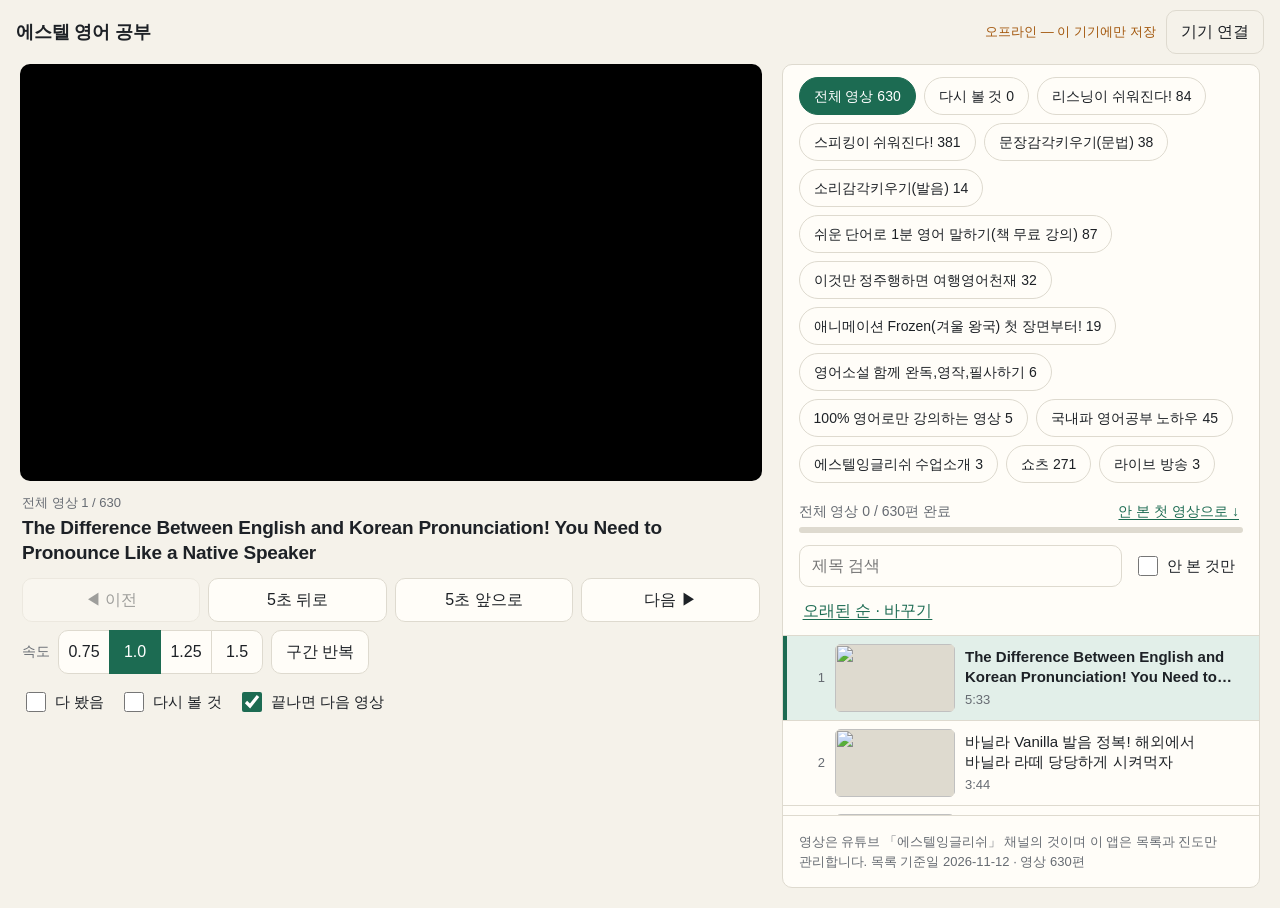
==== index.html @ 4787cba9 "첫 판: 에스텔잉글리쉬 영상 630편을 순서대로 보는 학습 웹앱(진도 공유·구간 반복) Co-Authored-By: Claude Fable 5.2 <noreply@anthropic" ====
<!doctype html>
<html lang="ko">
<head>
<meta charset="utf-8">
<meta name="viewport" content="width=device-width, initial-scale=1, viewport-fit=cover">
<title>에스텔 영어 공부</title>
<meta name="robots" content="noindex">
<meta name="theme-color" content="#f5f2ea" media="(prefers-color-scheme: light)">
<meta name="theme-color" content="#16181a" media="(prefers-color-scheme: dark)">
<link rel="manifest" href="manifest.webmanifest">
<link rel="icon" href="icon-192.png">
<link rel="apple-touch-icon" href="icon-192.png">
<link rel="stylesheet" href="style.css">
</head>
<body>
<header class="top">
  <h1>에스텔 영어 공부</h1>
  <div class="top-right">
    <span id="syncState" class="sync-state" title="진도 동기화 상태"></span>
    <button id="btnDevices" class="ghost" type="button">기기 연결</button>
  </div>
</header>

<main class="layout">
  <section class="stage" aria-label="영상">
    <div id="playerBox" class="player-box"><div id="player"></div></div>
    <div id="embedError" class="embed-error" hidden>
      이 영상은 앱 안에서 재생할 수 없게 설정되어 있습니다.
      <a id="embedLink" target="_blank" rel="noopener">유튜브에서 열기</a>
    </div>

    <div class="now">
      <div class="now-num" id="nowNum"></div>
      <h2 id="nowTitle">영상을 불러오는 중…</h2>
    </div>

    <div class="controls">
      <div class="row">
        <button id="btnPrev" type="button">◀ 이전</button>
        <button id="btnBack" type="button" title="5초 뒤로 (←)">5초 뒤로</button>
        <button id="btnFwd" type="button" title="5초 앞으로 (→)">5초 앞으로</button>
        <button id="btnNext" type="button">다음 ▶</button>
      </div>
      <div class="row">
        <span class="label">속도</span>
        <div class="seg" id="speeds" role="group" aria-label="재생 속도">
          <button type="button" data-s="0.75">0.75</button>
          <button type="button" data-s="1">1.0</button>
          <button type="button" data-s="1.25">1.25</button>
          <button type="button" data-s="1.5">1.5</button>
        </div>
        <button id="btnAB" type="button" title="듣고 싶은 구간을 계속 되풀이합니다">구간 반복</button>
      </div>
      <div class="row">
        <label class="check"><input type="checkbox" id="chkDone"> 다 봤음</label>
        <label class="check"><input type="checkbox" id="chkStar"> 다시 볼 것</label>
        <label class="check"><input type="checkbox" id="chkAuto"> 끝나면 다음 영상</label>
      </div>
    </div>
  </section>

  <section class="side" aria-label="목록">
    <nav id="chips" class="chips" aria-label="목록 고르기"></nav>

    <div class="progress">
      <div class="progress-text"><span id="progText"></span>
        <button id="btnResume" class="link" type="button">안 본 첫 영상으로 ↓</button></div>
      <div class="bar"><div id="progBar"></div></div>
    </div>

    <div class="filters">
      <input id="q" type="search" placeholder="제목 검색" autocomplete="off">
      <label class="check"><input type="checkbox" id="chkUnseen"> 안 본 것만</label>
      <button id="btnOrder" class="link" type="button"></button>
    </div>

    <ol id="list" class="list"></ol>
    <p id="empty" class="empty" hidden>해당하는 영상이 없습니다.</p>
    <footer class="foot">영상은 유튜브 「에스텔잉글리쉬」 채널의 것이며 이 앱은 목록과 진도만 관리합니다.
      <span id="fetched"></span></footer>
  </section>
</main>

<dialog id="dlg">
  <h3>다른 기기에서 이어 보기</h3>
  <p>폰 카메라로 아래 QR을 찍어 한 번만 열면, 그 뒤로는 맥과 폰의 진도가 서로 맞춰집니다.</p>
  <div id="qr" class="qr"></div>
  <input id="linkText" readonly>
  <div class="row">
    <button id="btnCopy" type="button">연결 주소 복사</button>
    <button id="btnClose" type="button" class="ghost">닫기</button>
  </div>
  <p class="hint">이 주소를 아는 사람은 진도를 볼 수 있으니 남에게 보내지 마세요.
    폰에서는 브라우저 메뉴의 「홈 화면에 추가」로 앱처럼 쓸 수 있습니다.</p>
</dialog>

<script src="https://cdnjs.cloudflare.com/ajax/libs/qrcode-generator/1.4.4/qrcode.min.js" defer></script>
<script src="core.js" defer></script>
<script src="app.js" defer></script>
</body>
</html>
---- style.css ----
:root {
  --bg: #f5f2ea; --panel: #fffdf8; --ink: #1d2126; --sub: #666b72; --line: #dedacf;
  --accent: #1c6b52; --accent-ink: #fff; --accent-soft: #e2efe9; --warn: #a2560b;
  --radius: 10px;
  color-scheme: light dark;
}
@media (prefers-color-scheme: dark) {
  :root {
    --bg: #16181a; --panel: #1e2124; --ink: #e9e7e1; --sub: #9a9fa6; --line: #33373c;
    --accent: #5fc3a0; --accent-ink: #0e1c17; --accent-soft: #1f332c; --warn: #e3a45c;
  }
}
* { box-sizing: border-box; }
html { -webkit-text-size-adjust: 100%; }
body {
  margin: 0; background: var(--bg); color: var(--ink);
  font: 16px/1.5 -apple-system, BlinkMacSystemFont, "Apple SD Gothic Neo", "Noto Sans KR", "Malgun Gothic", sans-serif;
  word-break: keep-all; overflow-wrap: anywhere;
}
button, input { font: inherit; color: inherit; }
button {
  min-height: 44px; padding: 0 14px; border: 1px solid var(--line); border-radius: var(--radius);
  background: var(--panel); cursor: pointer;
}
button:hover { border-color: var(--accent); }
button:disabled { opacity: .4; cursor: default; }
button:focus-visible, input:focus-visible, a:focus-visible { outline: 2px solid var(--accent); outline-offset: 2px; }
button.on { background: var(--accent); color: var(--accent-ink); border-color: var(--accent); }
button.ghost { background: transparent; }
button.link { min-height: 32px; padding: 0 4px; border: 0; background: none; color: var(--accent); text-decoration: underline; text-underline-offset: 3px; }

.top {
  display: flex; align-items: center; justify-content: space-between; gap: 12px;
  padding: 10px 16px; padding-top: max(10px, env(safe-area-inset-top));
}
.top h1 { margin: 0; font-size: 18px; letter-spacing: -.01em; }
.top-right { display: flex; align-items: center; gap: 10px; min-width: 0; }
.sync-state { font-size: 13px; color: var(--sub); white-space: nowrap; overflow: hidden; text-overflow: ellipsis; }
.sync-state.ok::before { content: "●"; color: var(--accent); margin-right: 5px; font-size: 10px; vertical-align: 1px; }
.sync-state.warn { color: var(--warn); }

.layout { display: grid; gap: 0; }
.stage { min-width: 0; }
.player-box { position: sticky; top: 0; z-index: 5; background: #000; aspect-ratio: 16 / 9; width: 100%; }
.player-box iframe, .player-box > div { width: 100%; height: 100%; display: block; border: 0; }
.player-box.short { aspect-ratio: auto; height: min(70vh, 177.78vw); }
@media (orientation: landscape) and (max-height: 520px) { .player-box { position: static; } }
.embed-error { padding: 12px 16px; background: var(--accent-soft); font-size: 15px; }
.embed-error a { color: var(--accent); font-weight: 600; }

.now { padding: 12px 16px 4px; }
.now-num { font-size: 13px; color: var(--sub); font-variant-numeric: tabular-nums; }
.now h2 { margin: 2px 0 0; font-size: 19px; line-height: 1.35; letter-spacing: -.01em; }

.controls { padding: 8px 16px 14px; display: grid; gap: 8px; border-bottom: 1px solid var(--line); }
.row { display: flex; flex-wrap: wrap; align-items: center; gap: 8px; }
.controls .row:first-child button { flex: 1 1 0; padding: 0 6px; white-space: nowrap; }
.label { font-size: 14px; color: var(--sub); }
.seg { display: flex; }
.seg button { border-radius: 0; margin-left: -1px; min-width: 52px; padding: 0 8px; font-variant-numeric: tabular-nums; }
.seg button:first-child { border-radius: var(--radius) 0 0 var(--radius); margin-left: 0; }
.seg button:last-child { border-radius: 0 var(--radius) var(--radius) 0; }
.seg button.on { position: relative; z-index: 1; }
.check { display: inline-flex; align-items: center; gap: 6px; min-height: 40px; padding-right: 8px; font-size: 15px; cursor: pointer; }
.check input { width: 20px; height: 20px; accent-color: var(--accent); }

.side { min-width: 0; padding-bottom: max(24px, env(safe-area-inset-bottom)); }
.chips { display: flex; gap: 8px; overflow-x: auto; padding: 12px 16px 8px; scrollbar-width: none; }
.chips::-webkit-scrollbar { display: none; }
.chip { flex: none; min-height: 38px; border-radius: 19px; font-size: 14px; white-space: nowrap; }
.progress { padding: 4px 16px 8px; }
.progress-text { display: flex; justify-content: space-between; align-items: center; gap: 8px; font-size: 14px; color: var(--sub); font-variant-numeric: tabular-nums; }
.bar { height: 6px; border-radius: 3px; background: var(--line); overflow: hidden; }
.bar > div { height: 100%; background: var(--accent); width: 0; transition: width .3s; }
.filters { display: flex; flex-wrap: wrap; align-items: center; gap: 8px 12px; padding: 4px 16px 8px; }
.filters input[type=search] {
  flex: 1 1 160px; min-height: 42px; padding: 0 12px; border: 1px solid var(--line); border-radius: var(--radius); background: var(--panel);
}

.list { list-style: none; margin: 0; padding: 0; }
.item { content-visibility: auto; contain-intrinsic-size: auto 84px; border-top: 1px solid var(--line); scroll-margin-top: calc(56.25vw + 8px); }
.item button {
  display: grid; grid-template-columns: 34px 120px 1fr; align-items: center; gap: 10px;
  width: 100%; min-height: 84px; padding: 8px 16px 8px 8px; border: 0; border-radius: 0; background: none; text-align: left;
}
.item button:hover { background: var(--accent-soft); }
.item .num { text-align: right; font-size: 13px; color: var(--sub); font-variant-numeric: tabular-nums; }
.item img { width: 120px; height: 68px; object-fit: cover; border-radius: 6px; background: var(--line); }
.item .txt { min-width: 0; display: grid; gap: 2px; }
.item .t { font-size: 15px; line-height: 1.35; display: -webkit-box; -webkit-line-clamp: 2; -webkit-box-orient: vertical; overflow: hidden; }
.item .m { font-size: 13px; color: var(--sub); font-variant-numeric: tabular-nums; }
.item.done .t { color: var(--sub); }
.item.done img { opacity: .5; }
.item.done .num::before { content: "✓ "; color: var(--accent); }
.item.cur { background: var(--accent-soft); box-shadow: inset 4px 0 0 var(--accent); }
.item.cur .t { font-weight: 600; color: var(--ink); }
.empty, .foot { padding: 16px; color: var(--sub); font-size: 13px; }
.foot { border-top: 1px solid var(--line); }

dialog { width: min(420px, calc(100vw - 32px)); border: 1px solid var(--line); border-radius: 14px; background: var(--panel); color: var(--ink); padding: 20px; }
dialog::backdrop { background: rgba(0, 0, 0, .45); }
dialog h3 { margin: 0 0 6px; font-size: 18px; }
dialog p { margin: 0 0 12px; font-size: 15px; }
dialog input { width: 100%; min-height: 40px; padding: 0 10px; margin-bottom: 10px; border: 1px solid var(--line); border-radius: 8px; background: var(--bg); font-size: 13px; }
dialog .hint { margin: 12px 0 0; font-size: 13px; color: var(--sub); }
.qr { width: 220px; max-width: 100%; margin: 0 auto 12px; background: #fff; padding: 8px; border-radius: 8px; }
.qr svg { display: block; width: 100%; height: auto; }

@media (min-width: 960px) {
  .layout { grid-template-columns: minmax(0, 1.55fr) minmax(360px, 1fr); gap: 20px; padding: 0 20px 20px; align-items: start; }
  .stage { position: sticky; top: 12px; }
  .player-box { position: static; border-radius: var(--radius); overflow: hidden; }
  .player-box.short { height: min(62vh, 640px); }
  .now, .controls { padding-left: 2px; padding-right: 2px; }
  .controls { border-bottom: 0; }
  .side { background: var(--panel); border: 1px solid var(--line); border-radius: var(--radius); height: calc(100vh - 76px); overflow: hidden; padding-bottom: 0; display: flex; flex-direction: column; }
  .list { flex: 1 1 auto; overflow-y: auto; min-height: 0; border-top: 1px solid var(--line); }
  .item:first-child { border-top: 0; }
  .chips { flex-wrap: wrap; overflow: visible; }
  .item { scroll-margin-top: 8px; }
}
@media (prefers-reduced-motion: reduce) { .bar > div { transition: none; } }
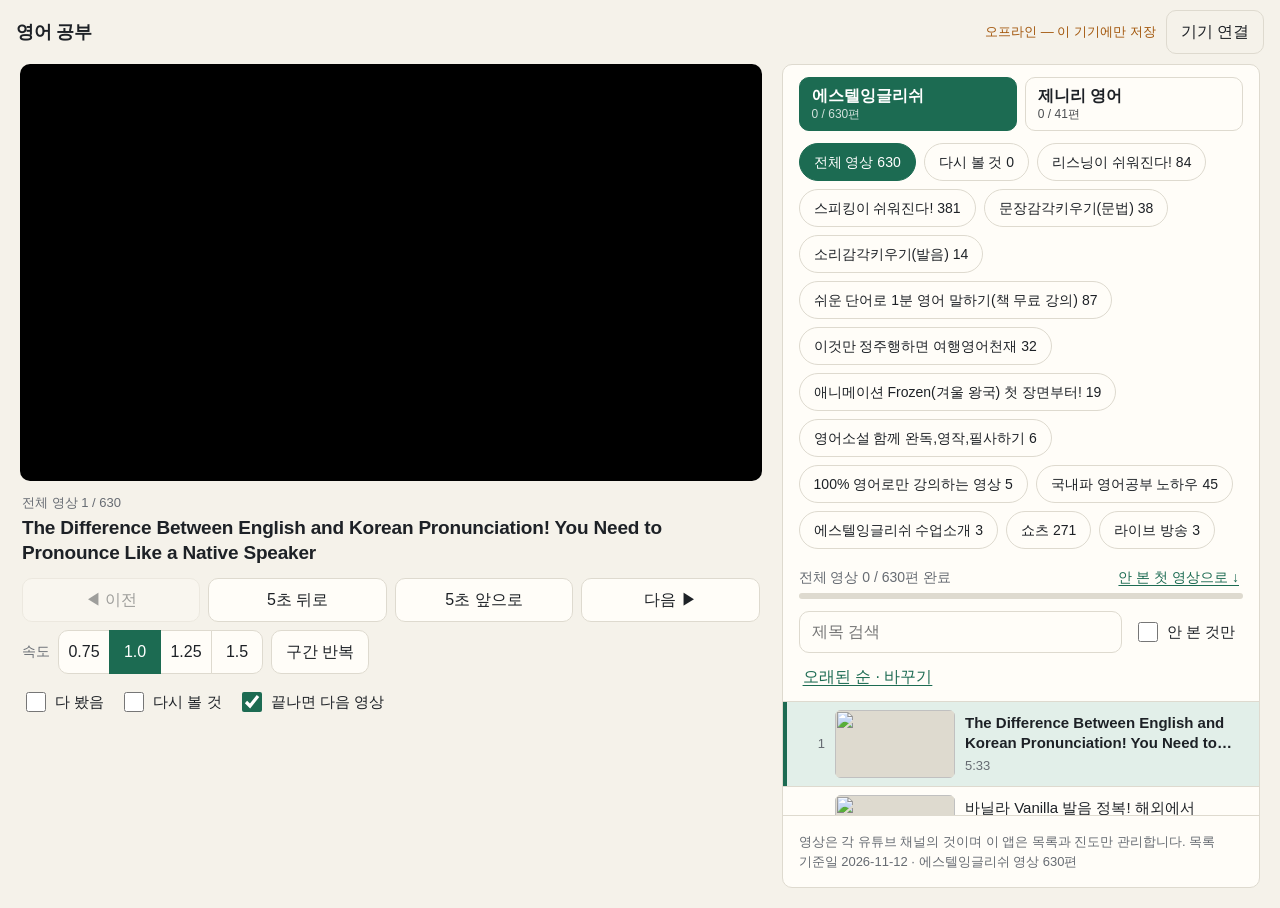
==== commit 5c5ebaa5: "채널 추가: 제니리 영어(41편) — 채널 탭으로 오가며 보기, 목록 갱신 스크립트 여러 채널 지원 Co-Authored-By: Claude Fable 5.2 <noreply@an" ====
--- a/index.html
+++ b/index.html
@@ -3,7 +3,7 @@
 <head>
 <meta charset="utf-8">
 <meta name="viewport" content="width=device-width, initial-scale=1, viewport-fit=cover">
-<title>에스텔 영어 공부</title>
+<title>영어 공부</title>
 <meta name="robots" content="noindex">
 <meta name="theme-color" content="#f5f2ea" media="(prefers-color-scheme: light)">
 <meta name="theme-color" content="#16181a" media="(prefers-color-scheme: dark)">
@@ -14,7 +14,7 @@
 </head>
 <body>
 <header class="top">
-  <h1>에스텔 영어 공부</h1>
+  <h1>영어 공부</h1>
   <div class="top-right">
     <span id="syncState" class="sync-state" title="진도 동기화 상태"></span>
     <button id="btnDevices" class="ghost" type="button">기기 연결</button>
@@ -60,6 +60,7 @@
   </section>
 
   <section class="side" aria-label="목록">
+    <nav id="channels" class="channels" aria-label="채널 고르기"></nav>
     <nav id="chips" class="chips" aria-label="목록 고르기"></nav>
 
     <div class="progress">
@@ -76,7 +77,7 @@
 
     <ol id="list" class="list"></ol>
     <p id="empty" class="empty" hidden>해당하는 영상이 없습니다.</p>
-    <footer class="foot">영상은 유튜브 「에스텔잉글리쉬」 채널의 것이며 이 앱은 목록과 진도만 관리합니다.
+    <footer class="foot">영상은 각 유튜브 채널의 것이며 이 앱은 목록과 진도만 관리합니다.
       <span id="fetched"></span></footer>
   </section>
 </main>
--- a/style.css
+++ b/style.css
@@ -65,6 +65,10 @@
 .check input { width: 20px; height: 20px; accent-color: var(--accent); }
 
 .side { min-width: 0; padding-bottom: max(24px, env(safe-area-inset-bottom)); }
+.channels { display: flex; gap: 8px; padding: 12px 16px 0; }
+.channels button { flex: 1 1 0; min-width: 0; display: grid; gap: 0; padding: 8px 12px; text-align: left; line-height: 1.3; }
+.channels span { font-weight: 600; white-space: nowrap; overflow: hidden; text-overflow: ellipsis; }
+.channels small { font-size: 12px; opacity: .8; font-variant-numeric: tabular-nums; }
 .chips { display: flex; gap: 8px; overflow-x: auto; padding: 12px 16px 8px; scrollbar-width: none; }
 .chips::-webkit-scrollbar { display: none; }
 .chip { flex: none; min-height: 38px; border-radius: 19px; font-size: 14px; white-space: nowrap; }
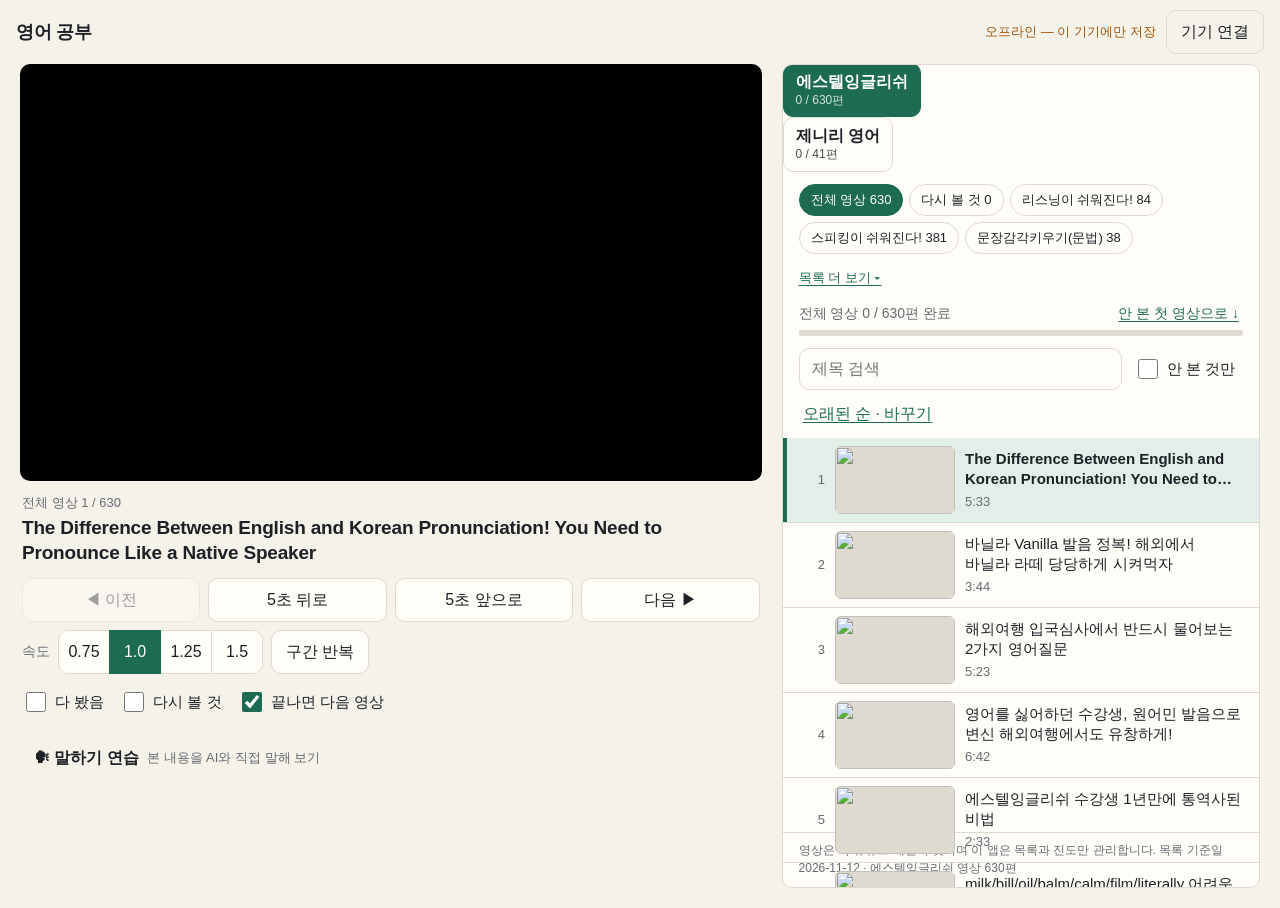
==== commit 922f1fbd: "말하기 연습 칸: 영상 아래 상황 연습·한국어로 먼저 → 연습 글 복사하고 Claude·ChatGPT 열기 AI 영어공부법 영상(허브 결정 50) 반영 — 보기(입력)뿐이던 앱에 " ====
--- a/index.html
+++ b/index.html
@@ -10,7 +10,7 @@
 <link rel="manifest" href="manifest.webmanifest">
 <link rel="icon" href="icon-192.png">
 <link rel="apple-touch-icon" href="icon-192.png">
-<link rel="stylesheet" href="style.css">
+<link rel="stylesheet" href="style.css?v=4">
 </head>
 <body>
 <header class="top">
@@ -57,11 +57,38 @@
         <label class="check"><input type="checkbox" id="chkAuto"> 끝나면 다음 영상</label>
       </div>
     </div>
+
+    <details class="practice" id="practice">
+      <summary>🗣 말하기 연습 <span class="sub">본 내용을 AI와 직접 말해 보기</span></summary>
+      <div class="seg" id="pMode" role="group" aria-label="연습 방식">
+        <button type="button" data-m="sim" class="on" aria-pressed="true">상황 연습</button>
+        <button type="button" data-m="ko" aria-pressed="false">한국어로 먼저</button>
+      </div>
+      <div class="pane" data-pane="sim">
+        <label class="field">연습 상황 <span class="sub">처음엔 영상 제목 — 고쳐 써도 됩니다</span>
+          <textarea id="pSituation" rows="2"></textarea></label>
+      </div>
+      <div class="pane" data-pane="ko" hidden>
+        <label class="field">내 역할<input id="pRole" placeholder="예: 15년 차 팀장"></label>
+        <label class="field">상대<input id="pPartner" placeholder="예: 해외 거래처 담당자"></label>
+        <label class="field">하고 싶은 말(한국어)
+          <textarea id="pMemo" rows="3" placeholder="예: 정중하지만 단호하게 일정을 2주 미루자고 말하고 싶다"></textarea></label>
+      </div>
+      <div class="row">
+        <button type="button" id="btnClaude" class="on">복사하고 Claude 열기</button>
+        <button type="button" id="btnGpt">복사하고 ChatGPT 열기</button>
+      </div>
+      <p class="hint" id="pHint">열린 AI 창에 붙여 넣으면(맥 ⌘V · 폰은 길게 눌러 붙여넣기) 연습이 시작됩니다. 목소리로 답해도 됩니다.</p>
+      <textarea id="pFallback" class="fallback" rows="8" readonly hidden aria-label="연습 글 — 복사가 막혀 직접 복사"></textarea>
+    </details>
   </section>
 
   <section class="side" aria-label="목록">
-    <nav id="channels" class="channels" aria-label="채널 고르기"></nav>
-    <nav id="chips" class="chips" aria-label="목록 고르기"></nav>
+    <div class="sidehead">
+      <nav id="channels" class="channels" aria-label="채널 고르기"></nav>
+      <nav id="chips" class="chips" aria-label="목록 고르기"></nav>
+      <button id="btnMore" class="link more" type="button" aria-controls="chips"></button>
+    </div>
 
     <div class="progress">
       <div class="progress-text"><span id="progText"></span>
@@ -96,7 +123,7 @@
 </dialog>
 
 <script src="https://cdnjs.cloudflare.com/ajax/libs/qrcode-generator/1.4.4/qrcode.min.js" defer></script>
-<script src="core.js" defer></script>
-<script src="app.js" defer></script>
+<script src="core.js?v=4" defer></script>
+<script src="app.js?v=4" defer></script>
 </body>
 </html>
--- a/style.css
+++ b/style.css
@@ -39,12 +39,17 @@
 .sync-state.ok::before { content: "●"; color: var(--accent); margin-right: 5px; font-size: 10px; vertical-align: 1px; }
 .sync-state.warn { color: var(--warn); }
 
-.layout { display: grid; gap: 0; }
-.stage { min-width: 0; }
-.player-box { position: sticky; top: 0; z-index: 5; background: #000; aspect-ratio: 16 / 9; width: 100%; }
+/* 한 줄 배치에서는 두 묶음을 풀어 한 흐름으로 둔다 — 그래야 영상과 메뉴 줄이 목록을 내리는 동안에도 위에 붙어 있다 */
+.layout { display: block; }
+.stage, .side { display: contents; }
+/* 한 줄 배치(폰·좁은 창): 영상은 화면 높이의 45%를 넘지 않고, 그 바로 아래에 채널·목록 고르기가 따라붙는다 */
+:root { --ph: min(56.25vw, 45vh); }
+.player-box { position: sticky; top: 0; z-index: 5; background: #000; height: var(--ph); width: 100%; }
 .player-box iframe, .player-box > div { width: 100%; height: 100%; display: block; border: 0; }
-.player-box.short { aspect-ratio: auto; height: min(70vh, 177.78vw); }
-@media (orientation: landscape) and (max-height: 520px) { .player-box { position: static; } }
+.player-box.short { height: min(70vh, 177.78vw); }
+.sidehead { position: sticky; top: var(--ph); z-index: 4; background: var(--bg); border-bottom: 1px solid var(--line); }
+body.short .sidehead { position: static; }
+@media (orientation: landscape) and (max-height: 520px) { .player-box, .sidehead { position: static; } }
 .embed-error { padding: 12px 16px; background: var(--accent-soft); font-size: 15px; }
 .embed-error a { color: var(--accent); font-weight: 600; }
 
@@ -64,14 +69,36 @@
 .check { display: inline-flex; align-items: center; gap: 6px; min-height: 40px; padding-right: 8px; font-size: 15px; cursor: pointer; }
 .check input { width: 20px; height: 20px; accent-color: var(--accent); }
 
+<<<<<<< HEAD
+=======
+/* 말하기 연습 — 접힌 한 줄로 시작(계획 2026-11-13) */
+.practice { margin: 0 16px 14px; border: 1px solid var(--line); border-radius: var(--radius); background: var(--panel); }
+.practice summary { min-height: 44px; display: flex; align-items: center; gap: 8px; padding: 0 14px; cursor: pointer; font-weight: 600; }
+.practice summary .sub { font-weight: 400; }
+.practice[open] summary { border-bottom: 1px solid var(--line); }
+.practice > :not(summary) { margin: 12px 14px 0; }
+.practice > .hint { margin-bottom: 14px; }
+.practice .sub, .practice .hint { font-size: 13px; color: var(--sub); }
+.practice .seg button { flex: 1 1 0; }
+.practice .row button { flex: 1 1 auto; }
+.field { display: grid; gap: 4px; margin-bottom: 10px; font-size: 14px; }
+.field input, .field textarea, .fallback {
+  width: 100%; box-sizing: border-box; padding: 8px 10px; border: 1px solid var(--line); border-radius: 8px;
+  background: var(--bg); font: inherit; font-size: 15px; color: inherit; resize: vertical;
+}
+.field textarea:focus-visible, .fallback:focus-visible { outline: 2px solid var(--accent); outline-offset: 1px; }
+
 .side { min-width: 0; padding-bottom: max(24px, env(safe-area-inset-bottom)); }
-.channels { display: flex; gap: 8px; padding: 12px 16px 0; }
-.channels button { flex: 1 1 0; min-width: 0; display: grid; gap: 0; padding: 8px 12px; text-align: left; line-height: 1.3; }
+>>>>>>> f8485c8 (말하기 연습 칸: 영상 아래 상황 연습·한국어로 먼저 → 연습 글 복사하고 Claude·ChatGPT 열기)
+.channels { display: flex; gap: 8px; padding: 12px 16px 0; overflow-x: auto; scrollbar-width: none; }
+.channels::-webkit-scrollbar { display: none; }
+.channels button { flex: 1 0 auto; min-width: 0; display: grid; gap: 0; padding: 8px 12px; text-align: left; line-height: 1.3; }
 .channels span { font-weight: 600; white-space: nowrap; overflow: hidden; text-overflow: ellipsis; }
 .channels small { font-size: 12px; opacity: .8; font-variant-numeric: tabular-nums; }
 .chips { display: flex; gap: 8px; overflow-x: auto; padding: 12px 16px 8px; scrollbar-width: none; }
 .chips::-webkit-scrollbar { display: none; }
 .chip { flex: none; min-height: 38px; border-radius: 19px; font-size: 14px; white-space: nowrap; }
+.more { display: none; }
 .progress { padding: 4px 16px 8px; }
 .progress-text { display: flex; justify-content: space-between; align-items: center; gap: 8px; font-size: 14px; color: var(--sub); font-variant-numeric: tabular-nums; }
 .bar { height: 6px; border-radius: 3px; background: var(--line); overflow: hidden; }
@@ -82,7 +109,7 @@
 }
 
 .list { list-style: none; margin: 0; padding: 0; }
-.item { content-visibility: auto; contain-intrinsic-size: auto 84px; border-top: 1px solid var(--line); scroll-margin-top: calc(56.25vw + 8px); }
+.item { content-visibility: auto; contain-intrinsic-size: auto 84px; border-top: 1px solid var(--line); scroll-margin-top: calc(var(--ph) + 140px); }
 .item button {
   display: grid; grid-template-columns: 34px 120px 1fr; align-items: center; gap: 10px;
   width: 100%; min-height: 84px; padding: 8px 16px 8px 8px; border: 0; border-radius: 0; background: none; text-align: left;
@@ -99,7 +126,7 @@
 .item.cur { background: var(--accent-soft); box-shadow: inset 4px 0 0 var(--accent); }
 .item.cur .t { font-weight: 600; color: var(--ink); }
 .empty, .foot { padding: 16px; color: var(--sub); font-size: 13px; }
-.foot { border-top: 1px solid var(--line); }
+.foot { border-top: 1px solid var(--line); padding-bottom: max(24px, env(safe-area-inset-bottom)); }
 
 dialog { width: min(420px, calc(100vw - 32px)); border: 1px solid var(--line); border-radius: 14px; background: var(--panel); color: var(--ink); padding: 20px; }
 dialog::backdrop { background: rgba(0, 0, 0, .45); }
@@ -111,16 +138,32 @@
 .qr svg { display: block; width: 100%; height: auto; }
 
 @media (min-width: 960px) {
-  .layout { grid-template-columns: minmax(0, 1.55fr) minmax(360px, 1fr); gap: 20px; padding: 0 20px 20px; align-items: start; }
-  .stage { position: sticky; top: 12px; }
-  .player-box { position: static; border-radius: var(--radius); overflow: hidden; }
-  .player-box.short { height: min(62vh, 640px); }
+  .layout { display: grid; grid-template-columns: minmax(0, 1.55fr) minmax(360px, 1fr); gap: 20px; padding: 0 20px 20px; align-items: start; }
+  .stage { display: block; min-width: 0; position: sticky; top: 12px; }
+  .player-box { position: static; height: auto; aspect-ratio: 16 / 9; border-radius: var(--radius); overflow: hidden; }
+  .sidehead { position: static; background: none; border-bottom: 0; }
+  .player-box.short { aspect-ratio: auto; height: min(62vh, 640px); }
   .now, .controls { padding-left: 2px; padding-right: 2px; }
   .controls { border-bottom: 0; }
+<<<<<<< HEAD
+  .side { min-width: 0; background: var(--panel); border: 1px solid var(--line); border-radius: var(--radius); height: calc(100vh - 76px); overflow: hidden; padding-bottom: 0; display: flex; flex-direction: column; }
+=======
+  .practice { margin-left: 2px; margin-right: 2px; }
   .side { background: var(--panel); border: 1px solid var(--line); border-radius: var(--radius); height: calc(100vh - 76px); overflow: hidden; padding-bottom: 0; display: flex; flex-direction: column; }
+>>>>>>> f8485c8 (말하기 연습 칸: 영상 아래 상황 연습·한국어로 먼저 → 연습 글 복사하고 Claude·ChatGPT 열기)
   .list { flex: 1 1 auto; overflow-y: auto; min-height: 0; border-top: 1px solid var(--line); }
   .item:first-child { border-top: 0; }
-  .chips { flex-wrap: wrap; overflow: visible; }
+  /* 세로 배치에서 목록만 늘고 줄어야 한다 — 위쪽 칸(채널·목록 고르기·진도·검색)은 눌리지 않게 고정 */
+  .side > :not(.list) { flex: none; }
+  /* 목록 고르기는 두 줄까지만 보이고 나머지는 「목록 더 보기」로 편다 — 영상 목록 자리를 지킨다 */
+  .chips { flex-wrap: wrap; overflow: hidden; gap: 6px; padding-bottom: 0; max-height: 88px; }
+  .chips.open { max-height: none; }
+  .more { display: block; margin: 2px 12px 0; font-size: 13px; text-align: left; }
+  .chip { min-height: 32px; padding: 0 11px; font-size: 13px; }
+  .side .foot { padding: 8px 16px; font-size: 12px; }
+  .list { min-height: 160px; }
   .item { scroll-margin-top: 8px; }
 }
 @media (prefers-reduced-motion: reduce) { .bar > div { transition: none; } }
+
+[hidden] { display: none !important; }
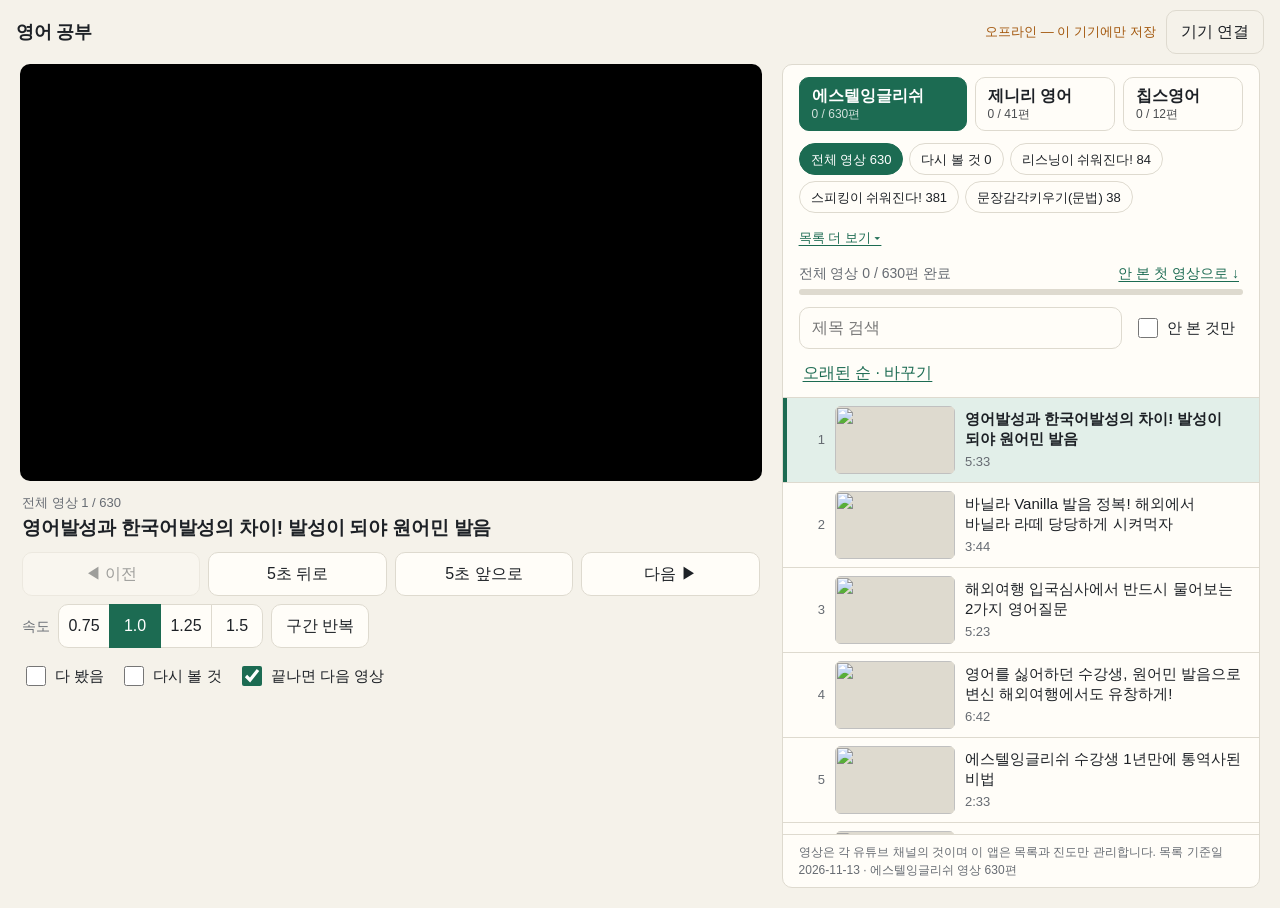
==== commit f4238783: "고침: 넓은 화면에서 채널 탭이 눌려 목록에 가려지던 문제 — 위쪽 칸 고정, 목록 고르기는 두 줄+더 보기 Co-Authored-By: Claude Fable 5.2 <norep" ====
--- a/index.html
+++ b/index.html
@@ -10,7 +10,7 @@
 <link rel="manifest" href="manifest.webmanifest">
 <link rel="icon" href="icon-192.png">
 <link rel="apple-touch-icon" href="icon-192.png">
-<link rel="stylesheet" href="style.css?v=4">
+<link rel="stylesheet" href="style.css">
 </head>
 <body>
 <header class="top">
@@ -57,38 +57,12 @@
         <label class="check"><input type="checkbox" id="chkAuto"> 끝나면 다음 영상</label>
       </div>
     </div>
-
-    <details class="practice" id="practice">
-      <summary>🗣 말하기 연습 <span class="sub">본 내용을 AI와 직접 말해 보기</span></summary>
-      <div class="seg" id="pMode" role="group" aria-label="연습 방식">
-        <button type="button" data-m="sim" class="on" aria-pressed="true">상황 연습</button>
-        <button type="button" data-m="ko" aria-pressed="false">한국어로 먼저</button>
-      </div>
-      <div class="pane" data-pane="sim">
-        <label class="field">연습 상황 <span class="sub">처음엔 영상 제목 — 고쳐 써도 됩니다</span>
-          <textarea id="pSituation" rows="2"></textarea></label>
-      </div>
-      <div class="pane" data-pane="ko" hidden>
-        <label class="field">내 역할<input id="pRole" placeholder="예: 15년 차 팀장"></label>
-        <label class="field">상대<input id="pPartner" placeholder="예: 해외 거래처 담당자"></label>
-        <label class="field">하고 싶은 말(한국어)
-          <textarea id="pMemo" rows="3" placeholder="예: 정중하지만 단호하게 일정을 2주 미루자고 말하고 싶다"></textarea></label>
-      </div>
-      <div class="row">
-        <button type="button" id="btnClaude" class="on">복사하고 Claude 열기</button>
-        <button type="button" id="btnGpt">복사하고 ChatGPT 열기</button>
-      </div>
-      <p class="hint" id="pHint">열린 AI 창에 붙여 넣으면(맥 ⌘V · 폰은 길게 눌러 붙여넣기) 연습이 시작됩니다. 목소리로 답해도 됩니다.</p>
-      <textarea id="pFallback" class="fallback" rows="8" readonly hidden aria-label="연습 글 — 복사가 막혀 직접 복사"></textarea>
-    </details>
   </section>
 
   <section class="side" aria-label="목록">
-    <div class="sidehead">
-      <nav id="channels" class="channels" aria-label="채널 고르기"></nav>
-      <nav id="chips" class="chips" aria-label="목록 고르기"></nav>
-      <button id="btnMore" class="link more" type="button" aria-controls="chips"></button>
-    </div>
+    <nav id="channels" class="channels" aria-label="채널 고르기"></nav>
+    <nav id="chips" class="chips" aria-label="목록 고르기"></nav>
+    <button id="btnMore" class="link more" type="button" aria-controls="chips"></button>
 
     <div class="progress">
       <div class="progress-text"><span id="progText"></span>
@@ -123,7 +97,7 @@
 </dialog>
 
 <script src="https://cdnjs.cloudflare.com/ajax/libs/qrcode-generator/1.4.4/qrcode.min.js" defer></script>
-<script src="core.js?v=4" defer></script>
-<script src="app.js?v=4" defer></script>
+<script src="core.js" defer></script>
+<script src="app.js" defer></script>
 </body>
 </html>
--- a/style.css
+++ b/style.css
@@ -39,17 +39,12 @@
 .sync-state.ok::before { content: "●"; color: var(--accent); margin-right: 5px; font-size: 10px; vertical-align: 1px; }
 .sync-state.warn { color: var(--warn); }
 
-/* 한 줄 배치에서는 두 묶음을 풀어 한 흐름으로 둔다 — 그래야 영상과 메뉴 줄이 목록을 내리는 동안에도 위에 붙어 있다 */
-.layout { display: block; }
-.stage, .side { display: contents; }
-/* 한 줄 배치(폰·좁은 창): 영상은 화면 높이의 45%를 넘지 않고, 그 바로 아래에 채널·목록 고르기가 따라붙는다 */
-:root { --ph: min(56.25vw, 45vh); }
-.player-box { position: sticky; top: 0; z-index: 5; background: #000; height: var(--ph); width: 100%; }
+.layout { display: grid; gap: 0; }
+.stage { min-width: 0; }
+.player-box { position: sticky; top: 0; z-index: 5; background: #000; aspect-ratio: 16 / 9; width: 100%; }
 .player-box iframe, .player-box > div { width: 100%; height: 100%; display: block; border: 0; }
-.player-box.short { height: min(70vh, 177.78vw); }
-.sidehead { position: sticky; top: var(--ph); z-index: 4; background: var(--bg); border-bottom: 1px solid var(--line); }
-body.short .sidehead { position: static; }
-@media (orientation: landscape) and (max-height: 520px) { .player-box, .sidehead { position: static; } }
+.player-box.short { aspect-ratio: auto; height: min(70vh, 177.78vw); }
+@media (orientation: landscape) and (max-height: 520px) { .player-box { position: static; } }
 .embed-error { padding: 12px 16px; background: var(--accent-soft); font-size: 15px; }
 .embed-error a { color: var(--accent); font-weight: 600; }
 
@@ -69,27 +64,7 @@
 .check { display: inline-flex; align-items: center; gap: 6px; min-height: 40px; padding-right: 8px; font-size: 15px; cursor: pointer; }
 .check input { width: 20px; height: 20px; accent-color: var(--accent); }
 
-<<<<<<< HEAD
-=======
-/* 말하기 연습 — 접힌 한 줄로 시작(계획 2026-11-13) */
-.practice { margin: 0 16px 14px; border: 1px solid var(--line); border-radius: var(--radius); background: var(--panel); }
-.practice summary { min-height: 44px; display: flex; align-items: center; gap: 8px; padding: 0 14px; cursor: pointer; font-weight: 600; }
-.practice summary .sub { font-weight: 400; }
-.practice[open] summary { border-bottom: 1px solid var(--line); }
-.practice > :not(summary) { margin: 12px 14px 0; }
-.practice > .hint { margin-bottom: 14px; }
-.practice .sub, .practice .hint { font-size: 13px; color: var(--sub); }
-.practice .seg button { flex: 1 1 0; }
-.practice .row button { flex: 1 1 auto; }
-.field { display: grid; gap: 4px; margin-bottom: 10px; font-size: 14px; }
-.field input, .field textarea, .fallback {
-  width: 100%; box-sizing: border-box; padding: 8px 10px; border: 1px solid var(--line); border-radius: 8px;
-  background: var(--bg); font: inherit; font-size: 15px; color: inherit; resize: vertical;
-}
-.field textarea:focus-visible, .fallback:focus-visible { outline: 2px solid var(--accent); outline-offset: 1px; }
-
 .side { min-width: 0; padding-bottom: max(24px, env(safe-area-inset-bottom)); }
->>>>>>> f8485c8 (말하기 연습 칸: 영상 아래 상황 연습·한국어로 먼저 → 연습 글 복사하고 Claude·ChatGPT 열기)
 .channels { display: flex; gap: 8px; padding: 12px 16px 0; overflow-x: auto; scrollbar-width: none; }
 .channels::-webkit-scrollbar { display: none; }
 .channels button { flex: 1 0 auto; min-width: 0; display: grid; gap: 0; padding: 8px 12px; text-align: left; line-height: 1.3; }
@@ -109,7 +84,7 @@
 }
 
 .list { list-style: none; margin: 0; padding: 0; }
-.item { content-visibility: auto; contain-intrinsic-size: auto 84px; border-top: 1px solid var(--line); scroll-margin-top: calc(var(--ph) + 140px); }
+.item { content-visibility: auto; contain-intrinsic-size: auto 84px; border-top: 1px solid var(--line); scroll-margin-top: calc(56.25vw + 8px); }
 .item button {
   display: grid; grid-template-columns: 34px 120px 1fr; align-items: center; gap: 10px;
   width: 100%; min-height: 84px; padding: 8px 16px 8px 8px; border: 0; border-radius: 0; background: none; text-align: left;
@@ -126,7 +101,7 @@
 .item.cur { background: var(--accent-soft); box-shadow: inset 4px 0 0 var(--accent); }
 .item.cur .t { font-weight: 600; color: var(--ink); }
 .empty, .foot { padding: 16px; color: var(--sub); font-size: 13px; }
-.foot { border-top: 1px solid var(--line); padding-bottom: max(24px, env(safe-area-inset-bottom)); }
+.foot { border-top: 1px solid var(--line); }
 
 dialog { width: min(420px, calc(100vw - 32px)); border: 1px solid var(--line); border-radius: 14px; background: var(--panel); color: var(--ink); padding: 20px; }
 dialog::backdrop { background: rgba(0, 0, 0, .45); }
@@ -138,19 +113,13 @@
 .qr svg { display: block; width: 100%; height: auto; }
 
 @media (min-width: 960px) {
-  .layout { display: grid; grid-template-columns: minmax(0, 1.55fr) minmax(360px, 1fr); gap: 20px; padding: 0 20px 20px; align-items: start; }
-  .stage { display: block; min-width: 0; position: sticky; top: 12px; }
-  .player-box { position: static; height: auto; aspect-ratio: 16 / 9; border-radius: var(--radius); overflow: hidden; }
-  .sidehead { position: static; background: none; border-bottom: 0; }
-  .player-box.short { aspect-ratio: auto; height: min(62vh, 640px); }
+  .layout { grid-template-columns: minmax(0, 1.55fr) minmax(360px, 1fr); gap: 20px; padding: 0 20px 20px; align-items: start; }
+  .stage { position: sticky; top: 12px; }
+  .player-box { position: static; border-radius: var(--radius); overflow: hidden; }
+  .player-box.short { height: min(62vh, 640px); }
   .now, .controls { padding-left: 2px; padding-right: 2px; }
   .controls { border-bottom: 0; }
-<<<<<<< HEAD
-  .side { min-width: 0; background: var(--panel); border: 1px solid var(--line); border-radius: var(--radius); height: calc(100vh - 76px); overflow: hidden; padding-bottom: 0; display: flex; flex-direction: column; }
-=======
-  .practice { margin-left: 2px; margin-right: 2px; }
   .side { background: var(--panel); border: 1px solid var(--line); border-radius: var(--radius); height: calc(100vh - 76px); overflow: hidden; padding-bottom: 0; display: flex; flex-direction: column; }
->>>>>>> f8485c8 (말하기 연습 칸: 영상 아래 상황 연습·한국어로 먼저 → 연습 글 복사하고 Claude·ChatGPT 열기)
   .list { flex: 1 1 auto; overflow-y: auto; min-height: 0; border-top: 1px solid var(--line); }
   .item:first-child { border-top: 0; }
   /* 세로 배치에서 목록만 늘고 줄어야 한다 — 위쪽 칸(채널·목록 고르기·진도·검색)은 눌리지 않게 고정 */
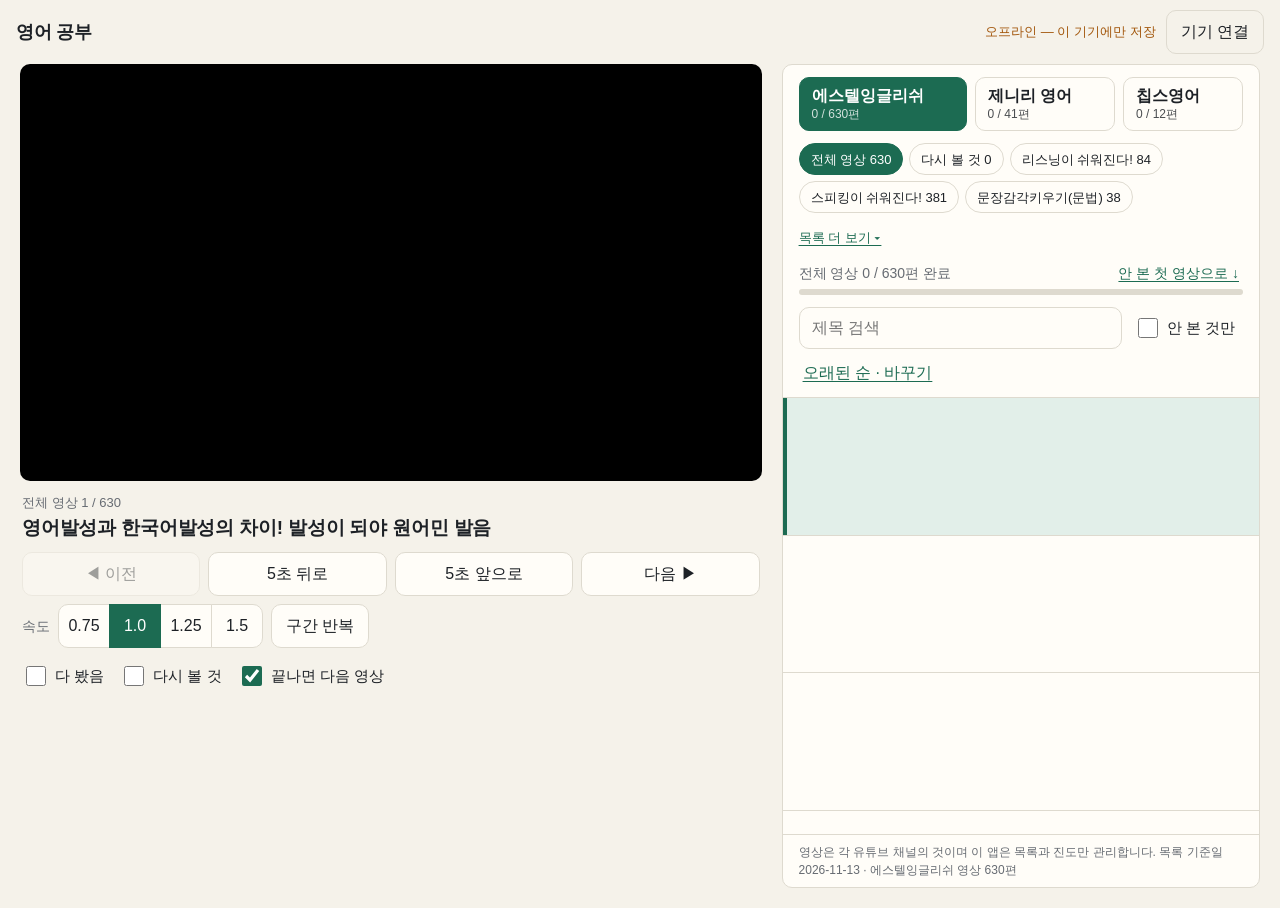
==== commit ba357838: "고침: 좁은 창·폰에서 채널·목록 버튼이 영상 밑으로 숨던 문제 — 영상 높이 45% 제한, 메뉴 줄이 영상 아래에 따라붙음 Co-Authored-By: Claude Fable 5" ====
--- a/index.html
+++ b/index.html
@@ -10,7 +10,7 @@
 <link rel="manifest" href="manifest.webmanifest">
 <link rel="icon" href="icon-192.png">
 <link rel="apple-touch-icon" href="icon-192.png">
-<link rel="stylesheet" href="style.css">
+<link rel="stylesheet" href="style.css?v=4">
 </head>
 <body>
 <header class="top">
@@ -60,9 +60,11 @@
   </section>
 
   <section class="side" aria-label="목록">
-    <nav id="channels" class="channels" aria-label="채널 고르기"></nav>
-    <nav id="chips" class="chips" aria-label="목록 고르기"></nav>
-    <button id="btnMore" class="link more" type="button" aria-controls="chips"></button>
+    <div class="sidehead">
+      <nav id="channels" class="channels" aria-label="채널 고르기"></nav>
+      <nav id="chips" class="chips" aria-label="목록 고르기"></nav>
+      <button id="btnMore" class="link more" type="button" aria-controls="chips"></button>
+    </div>
 
     <div class="progress">
       <div class="progress-text"><span id="progText"></span>
@@ -97,7 +99,7 @@
 </dialog>
 
 <script src="https://cdnjs.cloudflare.com/ajax/libs/qrcode-generator/1.4.4/qrcode.min.js" defer></script>
-<script src="core.js" defer></script>
-<script src="app.js" defer></script>
+<script src="core.js?v=4" defer></script>
+<script src="app.js?v=4" defer></script>
 </body>
 </html>
--- a/style.css
+++ b/style.css
@@ -39,12 +39,17 @@
 .sync-state.ok::before { content: "●"; color: var(--accent); margin-right: 5px; font-size: 10px; vertical-align: 1px; }
 .sync-state.warn { color: var(--warn); }
 
-.layout { display: grid; gap: 0; }
-.stage { min-width: 0; }
-.player-box { position: sticky; top: 0; z-index: 5; background: #000; aspect-ratio: 16 / 9; width: 100%; }
+/* 한 줄 배치에서는 두 묶음을 풀어 한 흐름으로 둔다 — 그래야 영상과 메뉴 줄이 목록을 내리는 동안에도 위에 붙어 있다 */
+.layout { display: block; }
+.stage, .side { display: contents; }
+/* 한 줄 배치(폰·좁은 창): 영상은 화면 높이의 45%를 넘지 않고, 그 바로 아래에 채널·목록 고르기가 따라붙는다 */
+:root { --ph: min(56.25vw, 45vh); }
+.player-box { position: sticky; top: 0; z-index: 5; background: #000; height: var(--ph); width: 100%; }
 .player-box iframe, .player-box > div { width: 100%; height: 100%; display: block; border: 0; }
-.player-box.short { aspect-ratio: auto; height: min(70vh, 177.78vw); }
-@media (orientation: landscape) and (max-height: 520px) { .player-box { position: static; } }
+.player-box.short { height: min(70vh, 177.78vw); }
+.sidehead { position: sticky; top: var(--ph); z-index: 4; background: var(--bg); border-bottom: 1px solid var(--line); }
+body.short .sidehead { position: static; }
+@media (orientation: landscape) and (max-height: 520px) { .player-box, .sidehead { position: static; } }
 .embed-error { padding: 12px 16px; background: var(--accent-soft); font-size: 15px; }
 .embed-error a { color: var(--accent); font-weight: 600; }
 
@@ -64,7 +69,6 @@
 .check { display: inline-flex; align-items: center; gap: 6px; min-height: 40px; padding-right: 8px; font-size: 15px; cursor: pointer; }
 .check input { width: 20px; height: 20px; accent-color: var(--accent); }
 
-.side { min-width: 0; padding-bottom: max(24px, env(safe-area-inset-bottom)); }
 .channels { display: flex; gap: 8px; padding: 12px 16px 0; overflow-x: auto; scrollbar-width: none; }
 .channels::-webkit-scrollbar { display: none; }
 .channels button { flex: 1 0 auto; min-width: 0; display: grid; gap: 0; padding: 8px 12px; text-align: left; line-height: 1.3; }
@@ -84,7 +88,7 @@
 }
 
 .list { list-style: none; margin: 0; padding: 0; }
-.item { content-visibility: auto; contain-intrinsic-size: auto 84px; border-top: 1px solid var(--line); scroll-margin-top: calc(56.25vw + 8px); }
+.item { content-visibility: auto; contain-intrinsic-size: auto 84px; border-top: 1px solid var(--line); scroll-margin-top: calc(var(--ph) + 140px); }
 .item button {
   display: grid; grid-template-columns: 34px 120px 1fr; align-items: center; gap: 10px;
   width: 100%; min-height: 84px; padding: 8px 16px 8px 8px; border: 0; border-radius: 0; background: none; text-align: left;
@@ -101,7 +105,7 @@
 .item.cur { background: var(--accent-soft); box-shadow: inset 4px 0 0 var(--accent); }
 .item.cur .t { font-weight: 600; color: var(--ink); }
 .empty, .foot { padding: 16px; color: var(--sub); font-size: 13px; }
-.foot { border-top: 1px solid var(--line); }
+.foot { border-top: 1px solid var(--line); padding-bottom: max(24px, env(safe-area-inset-bottom)); }
 
 dialog { width: min(420px, calc(100vw - 32px)); border: 1px solid var(--line); border-radius: 14px; background: var(--panel); color: var(--ink); padding: 20px; }
 dialog::backdrop { background: rgba(0, 0, 0, .45); }
@@ -113,13 +117,14 @@
 .qr svg { display: block; width: 100%; height: auto; }
 
 @media (min-width: 960px) {
-  .layout { grid-template-columns: minmax(0, 1.55fr) minmax(360px, 1fr); gap: 20px; padding: 0 20px 20px; align-items: start; }
-  .stage { position: sticky; top: 12px; }
-  .player-box { position: static; border-radius: var(--radius); overflow: hidden; }
-  .player-box.short { height: min(62vh, 640px); }
+  .layout { display: grid; grid-template-columns: minmax(0, 1.55fr) minmax(360px, 1fr); gap: 20px; padding: 0 20px 20px; align-items: start; }
+  .stage { display: block; min-width: 0; position: sticky; top: 12px; }
+  .player-box { position: static; height: auto; aspect-ratio: 16 / 9; border-radius: var(--radius); overflow: hidden; }
+  .sidehead { position: static; background: none; border-bottom: 0; }
+  .player-box.short { aspect-ratio: auto; height: min(62vh, 640px); }
   .now, .controls { padding-left: 2px; padding-right: 2px; }
   .controls { border-bottom: 0; }
-  .side { background: var(--panel); border: 1px solid var(--line); border-radius: var(--radius); height: calc(100vh - 76px); overflow: hidden; padding-bottom: 0; display: flex; flex-direction: column; }
+  .side { min-width: 0; background: var(--panel); border: 1px solid var(--line); border-radius: var(--radius); height: calc(100vh - 76px); overflow: hidden; padding-bottom: 0; display: flex; flex-direction: column; }
   .list { flex: 1 1 auto; overflow-y: auto; min-height: 0; border-top: 1px solid var(--line); }
   .item:first-child { border-top: 0; }
   /* 세로 배치에서 목록만 늘고 줄어야 한다 — 위쪽 칸(채널·목록 고르기·진도·검색)은 눌리지 않게 고정 */
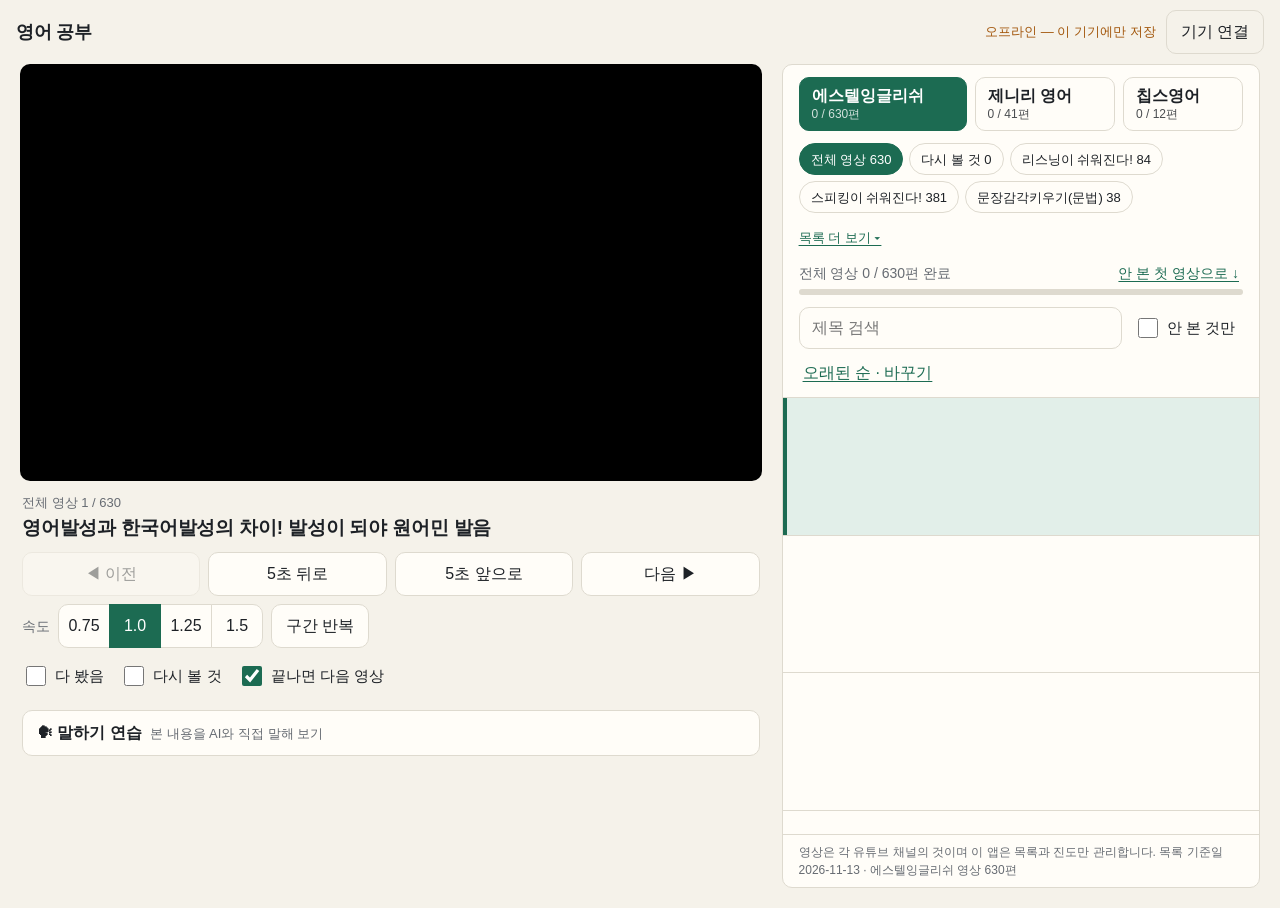
==== commit 3c92ddb8: "보안: 외부 QR코드 스크립트에 무결성 확인값(SRI) — 배포처에서 파일이 바뀌면 브라우저가 실행하지 않음 구글 웹 가이드 점검(허브 결정 60)에서 지적. 값은 직접 계산해 c" ====
--- a/index.html
+++ b/index.html
@@ -57,6 +57,30 @@
         <label class="check"><input type="checkbox" id="chkAuto"> 끝나면 다음 영상</label>
       </div>
     </div>
+
+    <details class="practice" id="practice">
+      <summary>🗣 말하기 연습 <span class="sub">본 내용을 AI와 직접 말해 보기</span></summary>
+      <div class="seg" id="pMode" role="group" aria-label="연습 방식">
+        <button type="button" data-m="sim" class="on" aria-pressed="true">상황 연습</button>
+        <button type="button" data-m="ko" aria-pressed="false">한국어로 먼저</button>
+      </div>
+      <div class="pane" data-pane="sim">
+        <label class="field">연습 상황 <span class="sub">처음엔 영상 제목 — 고쳐 써도 됩니다</span>
+          <textarea id="pSituation" rows="2"></textarea></label>
+      </div>
+      <div class="pane" data-pane="ko" hidden>
+        <label class="field">내 역할<input id="pRole" placeholder="예: 15년 차 팀장"></label>
+        <label class="field">상대<input id="pPartner" placeholder="예: 해외 거래처 담당자"></label>
+        <label class="field">하고 싶은 말(한국어)
+          <textarea id="pMemo" rows="3" placeholder="예: 정중하지만 단호하게 일정을 2주 미루자고 말하고 싶다"></textarea></label>
+      </div>
+      <div class="row">
+        <button type="button" id="btnClaude" class="on">복사하고 Claude 열기</button>
+        <button type="button" id="btnGpt">복사하고 ChatGPT 열기</button>
+      </div>
+      <p class="hint" id="pHint">열린 AI 창에 붙여 넣으면(맥 ⌘V · 폰은 길게 눌러 붙여넣기) 연습이 시작됩니다. 목소리로 답해도 됩니다.</p>
+      <textarea id="pFallback" class="fallback" rows="8" readonly hidden aria-label="연습 글 — 복사가 막혀 직접 복사"></textarea>
+    </details>
   </section>
 
   <section class="side" aria-label="목록">
@@ -98,7 +122,7 @@
     폰에서는 브라우저 메뉴의 「홈 화면에 추가」로 앱처럼 쓸 수 있습니다.</p>
 </dialog>
 
-<script src="https://cdnjs.cloudflare.com/ajax/libs/qrcode-generator/1.4.4/qrcode.min.js" defer></script>
+<script src="https://cdnjs.cloudflare.com/ajax/libs/qrcode-generator/1.4.4/qrcode.min.js" integrity="sha512-ZDSPMa/JM1D+7kdg2x3BsruQ6T/JpJo3jWDWkCZsP+5yVyp1KfESqLI+7RqB5k24F7p2cV7i2YHh/890y6P6Sw==" crossorigin="anonymous" referrerpolicy="no-referrer" defer></script>
 <script src="core.js?v=4" defer></script>
 <script src="app.js?v=4" defer></script>
 </body>
--- a/style.css
+++ b/style.css
@@ -69,6 +69,23 @@
 .check { display: inline-flex; align-items: center; gap: 6px; min-height: 40px; padding-right: 8px; font-size: 15px; cursor: pointer; }
 .check input { width: 20px; height: 20px; accent-color: var(--accent); }
 
+/* 말하기 연습 — 접힌 한 줄로 시작(계획 2026-11-13) */
+.practice { margin: 0 16px 14px; border: 1px solid var(--line); border-radius: var(--radius); background: var(--panel); }
+.practice summary { min-height: 44px; display: flex; align-items: center; gap: 8px; padding: 0 14px; cursor: pointer; font-weight: 600; }
+.practice summary .sub { font-weight: 400; }
+.practice[open] summary { border-bottom: 1px solid var(--line); }
+.practice > :not(summary) { margin: 12px 14px 0; }
+.practice > .hint { margin-bottom: 14px; }
+.practice .sub, .practice .hint { font-size: 13px; color: var(--sub); }
+.practice .seg button { flex: 1 1 0; }
+.practice .row button { flex: 1 1 auto; }
+.field { display: grid; gap: 4px; margin-bottom: 10px; font-size: 14px; }
+.field input, .field textarea, .fallback {
+  width: 100%; box-sizing: border-box; padding: 8px 10px; border: 1px solid var(--line); border-radius: 8px;
+  background: var(--bg); font: inherit; font-size: 15px; color: inherit; resize: vertical;
+}
+.field textarea:focus-visible, .fallback:focus-visible { outline: 2px solid var(--accent); outline-offset: 1px; }
+
 .channels { display: flex; gap: 8px; padding: 12px 16px 0; overflow-x: auto; scrollbar-width: none; }
 .channels::-webkit-scrollbar { display: none; }
 .channels button { flex: 1 0 auto; min-width: 0; display: grid; gap: 0; padding: 8px 12px; text-align: left; line-height: 1.3; }
@@ -124,6 +141,7 @@
   .player-box.short { aspect-ratio: auto; height: min(62vh, 640px); }
   .now, .controls { padding-left: 2px; padding-right: 2px; }
   .controls { border-bottom: 0; }
+  .practice { margin-left: 2px; margin-right: 2px; }
   .side { min-width: 0; background: var(--panel); border: 1px solid var(--line); border-radius: var(--radius); height: calc(100vh - 76px); overflow: hidden; padding-bottom: 0; display: flex; flex-direction: column; }
   .list { flex: 1 1 auto; overflow-y: auto; min-height: 0; border-top: 1px solid var(--line); }
   .item:first-child { border-top: 0; }
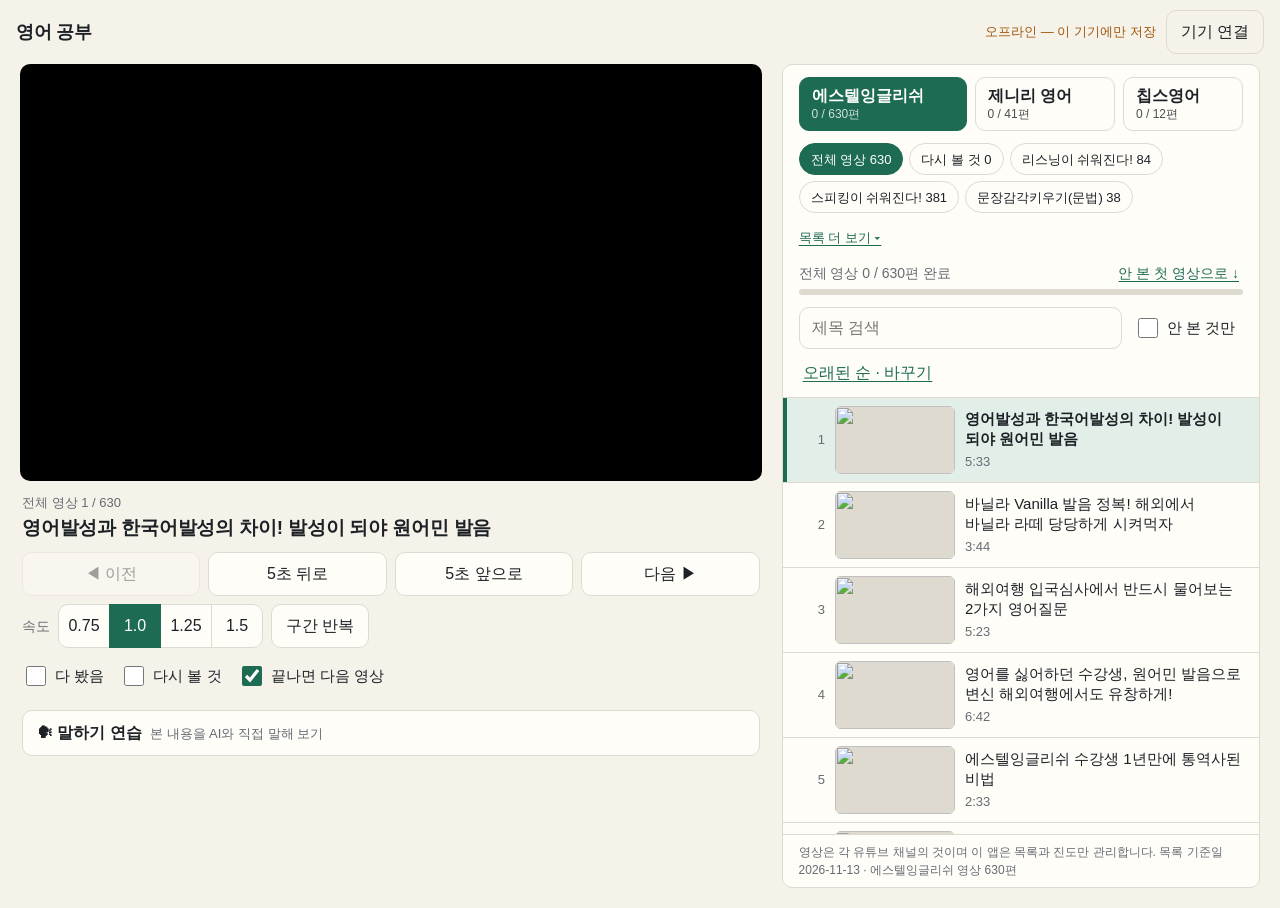
==== commit 77a6172b: "보안: 기기 연결 링크의 열쇠는 확인 창에서 승인해야만 받는다 전에는 주소의 #k= 열쇠를 묻지 않고 저장하고 이 기기 진도를 그 열쇠로 올려, 남이 만든 링크를 열기만 해도 그 " ====
--- a/index.html
+++ b/index.html
@@ -123,7 +123,7 @@
 </dialog>
 
 <script src="https://cdnjs.cloudflare.com/ajax/libs/qrcode-generator/1.4.4/qrcode.min.js" integrity="sha512-ZDSPMa/JM1D+7kdg2x3BsruQ6T/JpJo3jWDWkCZsP+5yVyp1KfESqLI+7RqB5k24F7p2cV7i2YHh/890y6P6Sw==" crossorigin="anonymous" referrerpolicy="no-referrer" defer></script>
-<script src="core.js?v=4" defer></script>
-<script src="app.js?v=4" defer></script>
+<script src="core.js?v=5" defer></script>
+<script src="app.js?v=5" defer></script>
 </body>
 </html>
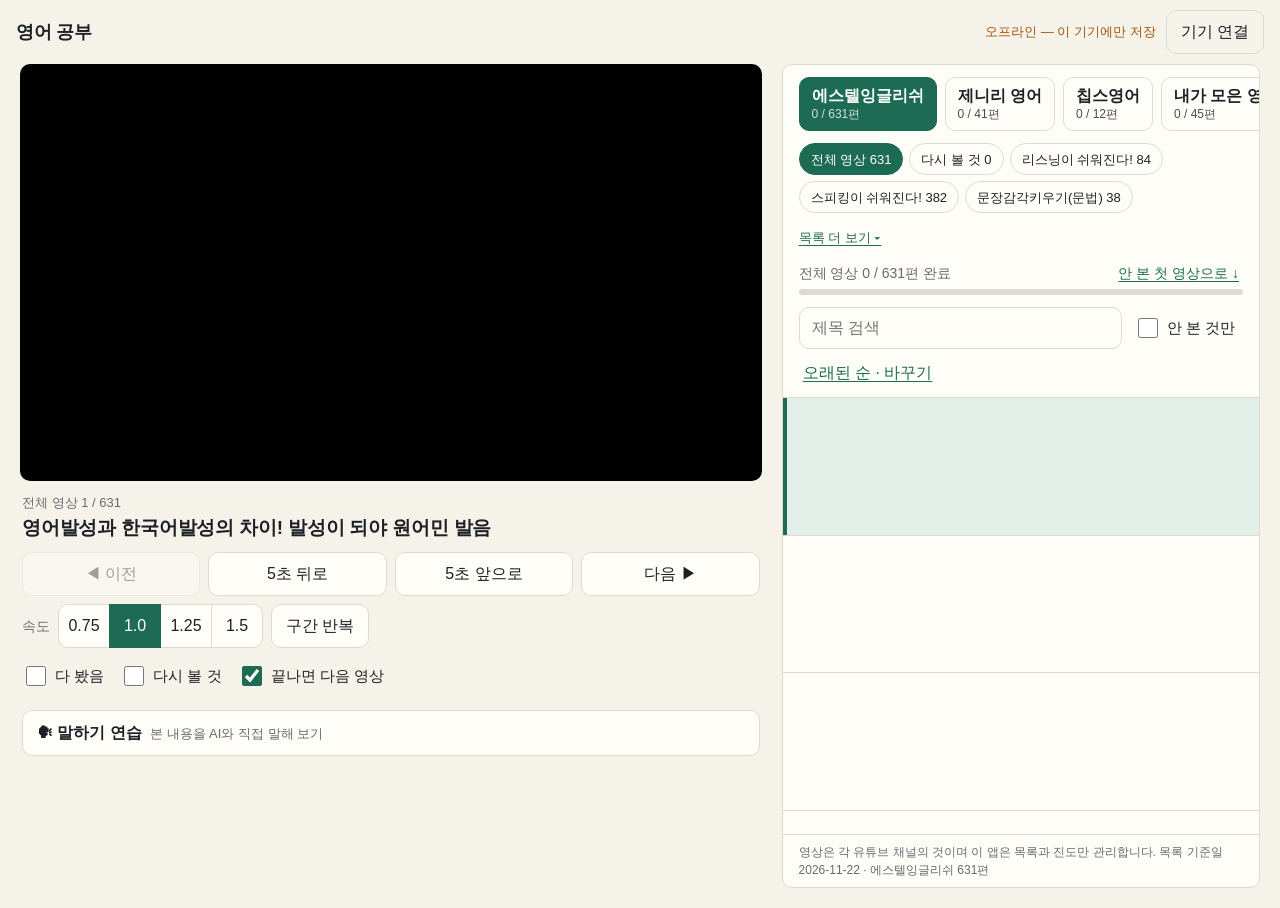
==== commit 709b2f5d: "「내가 모은 영상」 탭: 카카오톡 메모방에 모은 영어 영상 45편을 묶음 4개로 data/picks.json(묶음별 영상 열쇠)을 update_videos.py가 읽어 채널 하나로" ====
--- a/index.html
+++ b/index.html
@@ -124,6 +124,6 @@
 
 <script src="https://cdnjs.cloudflare.com/ajax/libs/qrcode-generator/1.4.4/qrcode.min.js" integrity="sha512-ZDSPMa/JM1D+7kdg2x3BsruQ6T/JpJo3jWDWkCZsP+5yVyp1KfESqLI+7RqB5k24F7p2cV7i2YHh/890y6P6Sw==" crossorigin="anonymous" referrerpolicy="no-referrer" defer></script>
 <script src="core.js?v=5" defer></script>
-<script src="app.js?v=5" defer></script>
+<script src="app.js?v=6" defer></script>
 </body>
 </html>
